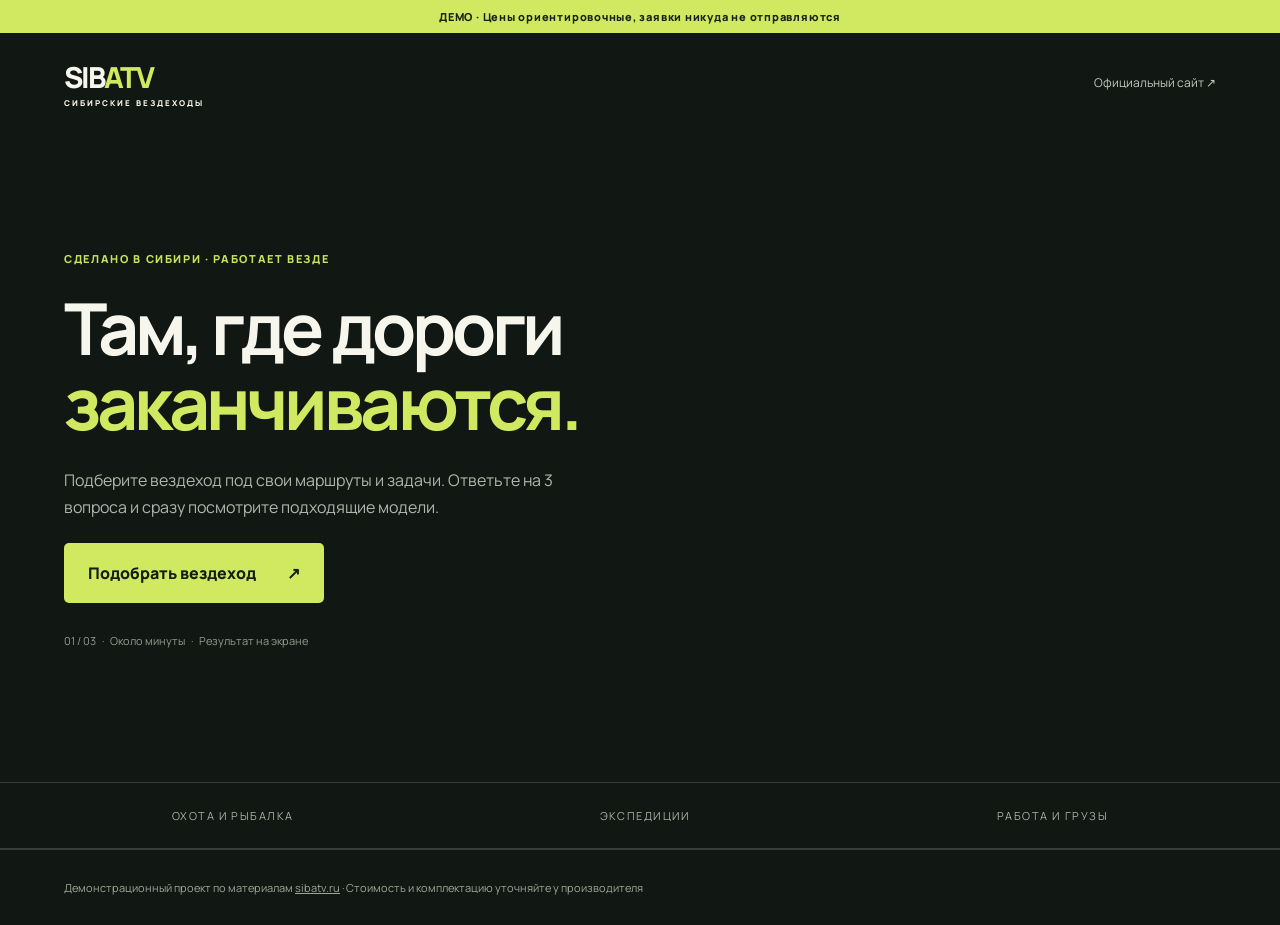
==== index.html @ 194a8f61 "Create SIBATV quiz demo" ====
<!doctype html><html lang="ru"><head><meta charset="utf-8"><meta name="viewport" content="width=device-width,initial-scale=1"><title>Подбор вездехода — SIBATV | демо</title><link rel="stylesheet" href="style.css"></head><body><div class="notice">ДЕМО · Цены ориентировочные, заявки никуда не отправляются</div><header><a href="#" class="logo">SIB<span>ATV</span><small>СИБИРСКИЕ ВЕЗДЕХОДЫ</small></a><a class="header-link" href="https://sibatv.ru" target="_blank" rel="noopener">Официальный сайт ↗</a></header><main id="app"></main><footer>Демонстрационный проект по материалам <a href="https://sibatv.ru">sibatv.ru</a> · Стоимость и комплектацию уточняйте у производителя</footer><script src="app.js"></script></body></html>
---- style.css ----
@import url('https://fonts.googleapis.com/css2?family=Manrope:wght@400;600;700;800&display=swap');*{box-sizing:border-box}body{margin:0;background:#111713;color:#f6f6ed;font-family:Manrope,Arial,sans-serif}button,input{font:inherit}button{cursor:pointer}a{color:inherit}.notice{text-align:center;background:#d1e960;color:#182215;font-size:11px;font-weight:800;letter-spacing:.07em;padding:9px}header{max-width:1400px;margin:auto;padding:24px 5%;display:flex;align-items:center;justify-content:space-between}.logo{text-decoration:none;font-size:29px;font-weight:800;letter-spacing:-2px}.logo span{color:#d1e960}.logo small{display:block;letter-spacing:2px;font-size:8px}.header-link{font-size:12px;text-decoration:none;color:#c4c9bd}.hero{min-height:650px;display:grid;grid-template-columns:1fr 1fr;align-items:center;max-width:1400px;margin:auto;padding:30px 5% 45px;gap:40px}.eyebrow{color:#c9e35e;font-size:11px;font-weight:800;letter-spacing:.15em}.hero h1,.quiz h1,.results h1{font-size:clamp(42px,5.6vw,78px);line-height:1.05;letter-spacing:-.055em;margin:25px 0}.hero h1 em,.results h1 em{font-style:normal;color:#d1e960}.hero p,.quiz p,.results>p{color:#aeb7ab;line-height:1.7;max-width:540px}.primary{border:0;background:#d1e960;color:#151d13;font-weight:800;padding:19px 24px;border-radius:5px}.hero .primary{margin-top:22px;min-width:260px;text-align:left;display:flex;justify-content:space-between}.hero-note{margin-top:30px;color:#929d90;font-size:11px}.hero-image{height:540px;background:linear-gradient(0deg,rgba(17,23,19,.28),transparent),url('https://static.tildacdn.com/tild3837-6137-4437-b034-666432346536/_3.jpg') center/cover;border-radius:4px}.bottomline{border-top:1px solid #344037;border-bottom:1px solid #344037;display:flex;justify-content:space-around;gap:12px;padding:25px;font-size:11px;letter-spacing:.13em;color:#a8b2a5}.quiz,.results{max-width:1200px;margin:55px auto 100px;padding:0 5%}.quiz{max-width:850px}.quiz-top{display:flex;justify-content:space-between;color:#aeb7ab;font-size:12px}.back{background:none;border:0;color:#d8dfd2;padding:0;font-size:13px}.progress{height:3px;background:#37443a;margin:25px 0 70px}.progress i{display:block;height:100%;background:#d1e960}.options{display:grid;grid-template-columns:1fr 1fr;gap:12px;margin-top:40px}.option{background:#1b241d;border:1px solid #3a493c;color:white;padding:25px;text-align:left;border-radius:5px;display:flex;justify-content:space-between}.option:hover{border-color:#d1e960;color:#d1e960}.results>.eyebrow{margin-top:55px}.results h1{font-size:clamp(38px,5vw,64px)}.chips{display:flex;flex-wrap:wrap;gap:8px;margin:30px 0}.chips span{padding:9px 14px;border:1px solid #465647;border-radius:30px;color:#c9d1c3;font-size:12px}.cards{display:grid;grid-template-columns:repeat(3,1fr);gap:18px}.cards article{background:#1b241d;border:1px solid #344037;border-radius:7px;overflow:hidden}.photo{height:220px;position:relative;background:#394439}.photo img{width:100%;height:100%;object-fit:cover}.heart{position:absolute;right:14px;top:14px;border:0;border-radius:50%;width:38px;height:38px;font-size:23px;background:#111b17dd;color:white}.card-body{padding:23px}.card-body h2{font-size:23px;margin:14px 0}.card-body p{color:#aeb7ab;min-height:45px;font-size:13px}.spec{display:flex;gap:24px;border-top:1px solid #39463a;border-bottom:1px solid #39463a;padding:18px 0;font-size:9px;color:#97a594}.spec strong{display:block;color:white;font-size:14px;margin-top:7px}.price{font-size:24px;font-weight:800;margin:20px 0}.actions{display:flex;align-items:center;gap:15px}.actions .primary{padding:13px;font-size:12px}.actions a{font-size:12px}.footnote{font-size:12px}footer{border-top:1px solid #344037;padding:30px 5%;font-size:11px;color:#9ba899}dialog{max-width:480px;width:calc(100% - 32px);background:#1b241d;color:white;border:1px solid #526455;border-radius:8px;padding:35px}dialog::backdrop{background:#000b}dialog p{color:#b3c0b0;line-height:1.6}dialog .close{float:right;background:none;border:0;color:white;font-size:28px}label{display:block;font-size:12px;margin:18px 0}input{display:block;width:100%;padding:14px;margin-top:8px;border-radius:4px;border:1px solid #71806e;background:#fff;color:#111}form .primary{width:100%}@media(max-width:700px){header{padding:18px 5%}.hero{display:flex;flex-direction:column;align-items:stretch;padding-top:45px;gap:30px}.hero-image{height:300px;order:-1}.hero h1{font-size:43px}.hero .primary{width:100%}.bottomline{font-size:8px;padding:18px 8px}.quiz,.results{margin-top:35px}.progress{margin-bottom:50px}.options{grid-template-columns:1fr}.option{padding:20px}.cards{grid-template-columns:1fr}.photo{height:250px}}
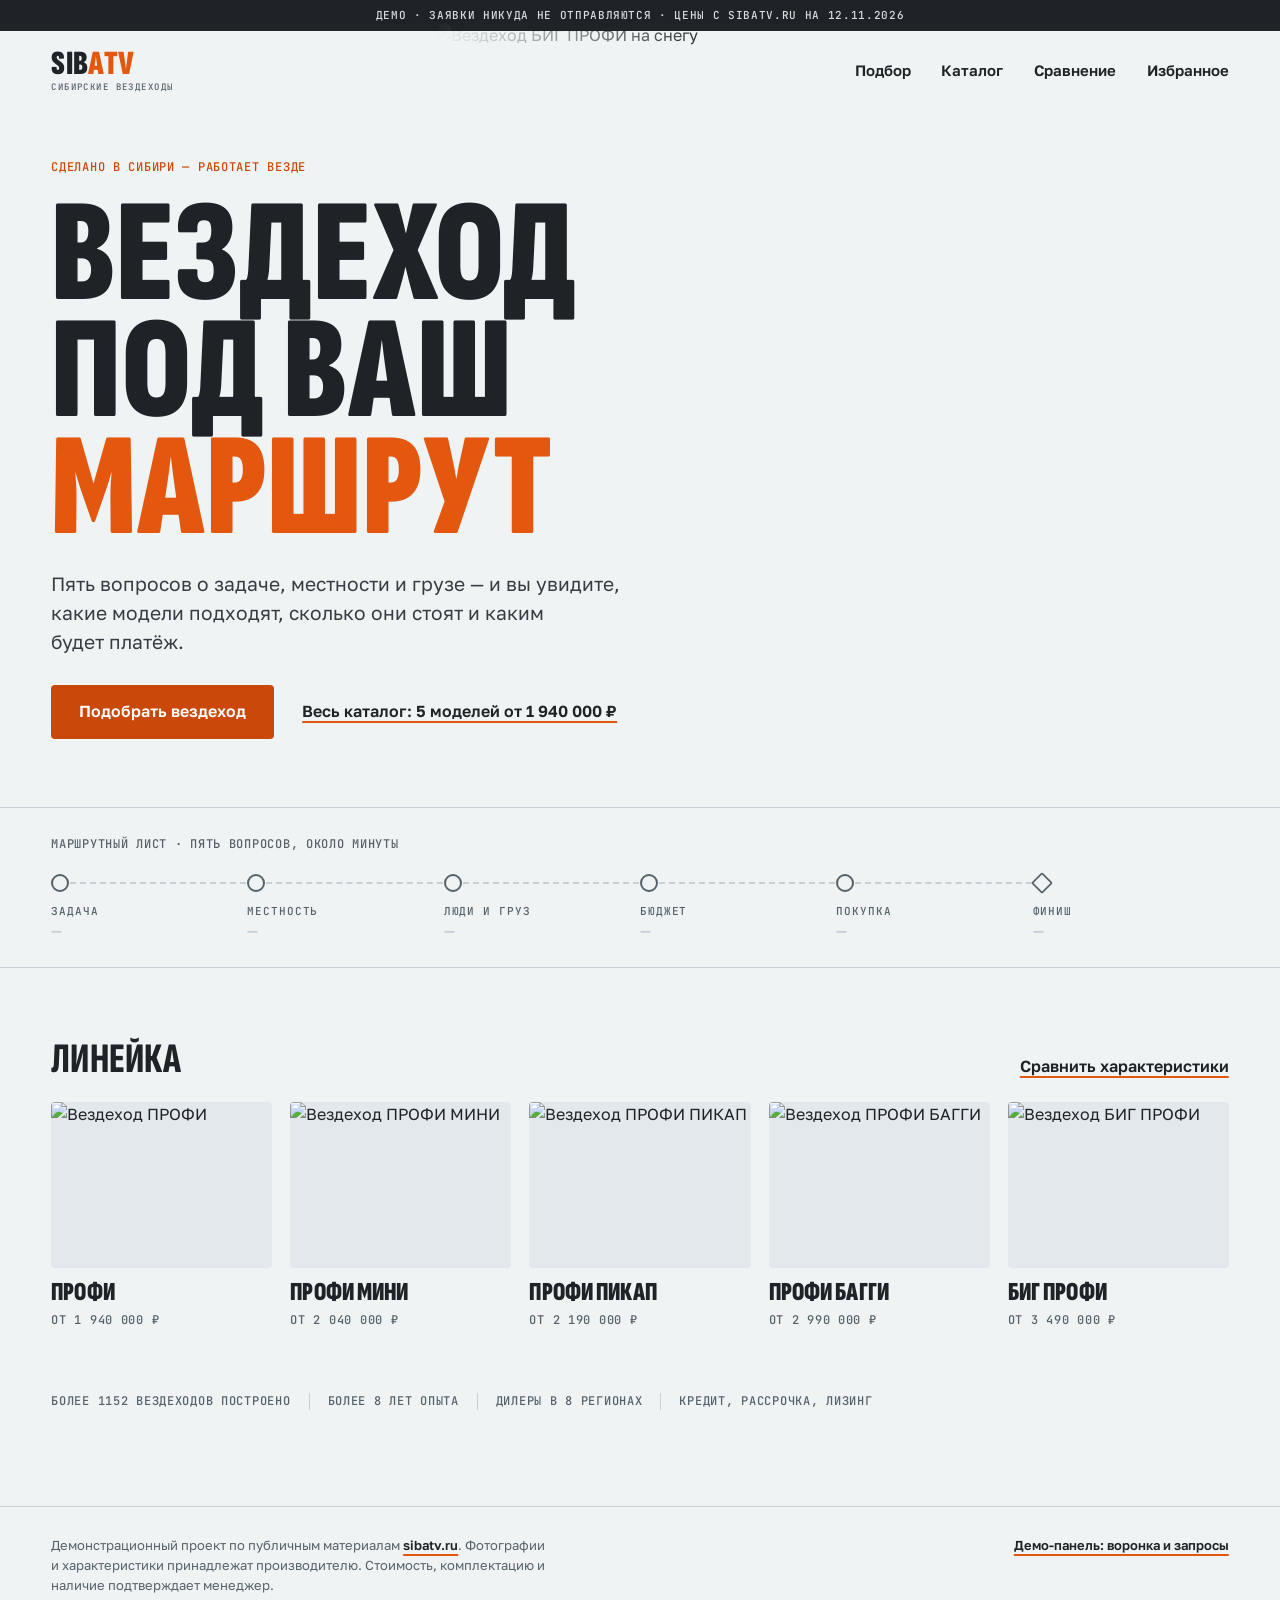
==== commit 67d0924e: "Update SIBATV quiz and catalog demo" ====
--- a/index.html
+++ b/index.html
@@ -1 +1,40 @@
-<!doctype html><html lang="ru"><head><meta charset="utf-8"><meta name="viewport" content="width=device-width,initial-scale=1"><title>Подбор вездехода — SIBATV | демо</title><link rel="stylesheet" href="style.css"></head><body><div class="notice">ДЕМО · Цены ориентировочные, заявки никуда не отправляются</div><header><a href="#" class="logo">SIB<span>ATV</span><small>СИБИРСКИЕ ВЕЗДЕХОДЫ</small></a><a class="header-link" href="https://sibatv.ru" target="_blank" rel="noopener">Официальный сайт ↗</a></header><main id="app"></main><footer>Демонстрационный проект по материалам <a href="https://sibatv.ru">sibatv.ru</a> · Стоимость и комплектацию уточняйте у производителя</footer><script src="app.js"></script></body></html>
+<!doctype html>
+<html lang="ru">
+<head>
+  <meta charset="utf-8">
+  <meta name="viewport" content="width=device-width, initial-scale=1">
+  <title>Подбор вездехода — SIBATV · демо</title>
+  <meta name="description" content="Демо квиза и каталога вездеходов SIBATV: подбор модели под задачу, местность, груз и бюджет.">
+  <meta name="robots" content="noindex">
+  <meta name="theme-color" content="#F0F3F4">
+  <link rel="preconnect" href="https://fonts.googleapis.com">
+  <link rel="preconnect" href="https://fonts.gstatic.com" crossorigin>
+  <link rel="preconnect" href="https://thb.tildacdn.com">
+  <link href="https://fonts.googleapis.com/css2?family=Golos+Text:wght@400;500;600;700&family=JetBrains+Mono:wght@400;500&family=Sofia+Sans+Extra+Condensed:wght@700;800;900&display=swap" rel="stylesheet">
+  <link rel="stylesheet" href="style.css">
+  <link rel="icon" href="data:image/svg+xml,%3Csvg xmlns='http://www.w3.org/2000/svg' viewBox='0 0 32 32'%3E%3Crect width='32' height='32' rx='6' fill='%231F2327'/%3E%3Ccircle cx='16' cy='16' r='8' fill='none' stroke='%23E4570F' stroke-width='4'/%3E%3C/svg%3E">
+</head>
+<body>
+  <a class="skip" href="#app">К содержанию</a>
+  <p class="notice mono">Демо · заявки никуда не отправляются · цены с sibatv.ru на 12.11.2026</p>
+  <header class="top">
+    <a class="logo" href="#/" aria-label="SIBATV — на первый экран">
+      <span class="logo-mark">SIB<b>ATV</b></span>
+      <span class="logo-sub mono">Сибирские вездеходы</span>
+    </a>
+    <nav class="nav" aria-label="Разделы">
+      <a href="#/quiz/1">Подбор</a>
+      <a href="#/catalog">Каталог</a>
+      <a href="#/compare">Сравнение</a>
+      <a href="#/favs" class="nav-fav">Избранное <span id="fav-count" class="mono" hidden></span></a>
+    </nav>
+  </header>
+  <main id="app" tabindex="-1"></main>
+  <footer class="foot">
+    <p>Демонстрационный проект по публичным материалам <a class="link" href="https://sibatv.ru" target="_blank" rel="noopener">sibatv.ru</a>. Фотографии и характеристики принадлежат производителю. Стоимость, комплектацию и наличие подтверждает менеджер.</p>
+    <p><a class="link" href="#/panel">Демо-панель: воронка и запросы</a></p>
+  </footer>
+  <dialog id="request" aria-label="Запрос менеджеру"></dialog>
+  <script type="module" src="app.js"></script>
+</body>
+</html>
--- a/style.css
+++ b/style.css
@@ -1 +1,384 @@
-@import url('https://fonts.googleapis.com/css2?family=Manrope:wght@400;600;700;800&display=swap');*{box-sizing:border-box}body{margin:0;background:#111713;color:#f6f6ed;font-family:Manrope,Arial,sans-serif}button,input{font:inherit}button{cursor:pointer}a{color:inherit}.notice{text-align:center;background:#d1e960;color:#182215;font-size:11px;font-weight:800;letter-spacing:.07em;padding:9px}header{max-width:1400px;margin:auto;padding:24px 5%;display:flex;align-items:center;justify-content:space-between}.logo{text-decoration:none;font-size:29px;font-weight:800;letter-spacing:-2px}.logo span{color:#d1e960}.logo small{display:block;letter-spacing:2px;font-size:8px}.header-link{font-size:12px;text-decoration:none;color:#c4c9bd}.hero{min-height:650px;display:grid;grid-template-columns:1fr 1fr;align-items:center;max-width:1400px;margin:auto;padding:30px 5% 45px;gap:40px}.eyebrow{color:#c9e35e;font-size:11px;font-weight:800;letter-spacing:.15em}.hero h1,.quiz h1,.results h1{font-size:clamp(42px,5.6vw,78px);line-height:1.05;letter-spacing:-.055em;margin:25px 0}.hero h1 em,.results h1 em{font-style:normal;color:#d1e960}.hero p,.quiz p,.results>p{color:#aeb7ab;line-height:1.7;max-width:540px}.primary{border:0;background:#d1e960;color:#151d13;font-weight:800;padding:19px 24px;border-radius:5px}.hero .primary{margin-top:22px;min-width:260px;text-align:left;display:flex;justify-content:space-between}.hero-note{margin-top:30px;color:#929d90;font-size:11px}.hero-image{height:540px;background:linear-gradient(0deg,rgba(17,23,19,.28),transparent),url('https://static.tildacdn.com/tild3837-6137-4437-b034-666432346536/_3.jpg') center/cover;border-radius:4px}.bottomline{border-top:1px solid #344037;border-bottom:1px solid #344037;display:flex;justify-content:space-around;gap:12px;padding:25px;font-size:11px;letter-spacing:.13em;color:#a8b2a5}.quiz,.results{max-width:1200px;margin:55px auto 100px;padding:0 5%}.quiz{max-width:850px}.quiz-top{display:flex;justify-content:space-between;color:#aeb7ab;font-size:12px}.back{background:none;border:0;color:#d8dfd2;padding:0;font-size:13px}.progress{height:3px;background:#37443a;margin:25px 0 70px}.progress i{display:block;height:100%;background:#d1e960}.options{display:grid;grid-template-columns:1fr 1fr;gap:12px;margin-top:40px}.option{background:#1b241d;border:1px solid #3a493c;color:white;padding:25px;text-align:left;border-radius:5px;display:flex;justify-content:space-between}.option:hover{border-color:#d1e960;color:#d1e960}.results>.eyebrow{margin-top:55px}.results h1{font-size:clamp(38px,5vw,64px)}.chips{display:flex;flex-wrap:wrap;gap:8px;margin:30px 0}.chips span{padding:9px 14px;border:1px solid #465647;border-radius:30px;color:#c9d1c3;font-size:12px}.cards{display:grid;grid-template-columns:repeat(3,1fr);gap:18px}.cards article{background:#1b241d;border:1px solid #344037;border-radius:7px;overflow:hidden}.photo{height:220px;position:relative;background:#394439}.photo img{width:100%;height:100%;object-fit:cover}.heart{position:absolute;right:14px;top:14px;border:0;border-radius:50%;width:38px;height:38px;font-size:23px;background:#111b17dd;color:white}.card-body{padding:23px}.card-body h2{font-size:23px;margin:14px 0}.card-body p{color:#aeb7ab;min-height:45px;font-size:13px}.spec{display:flex;gap:24px;border-top:1px solid #39463a;border-bottom:1px solid #39463a;padding:18px 0;font-size:9px;color:#97a594}.spec strong{display:block;color:white;font-size:14px;margin-top:7px}.price{font-size:24px;font-weight:800;margin:20px 0}.actions{display:flex;align-items:center;gap:15px}.actions .primary{padding:13px;font-size:12px}.actions a{font-size:12px}.footnote{font-size:12px}footer{border-top:1px solid #344037;padding:30px 5%;font-size:11px;color:#9ba899}dialog{max-width:480px;width:calc(100% - 32px);background:#1b241d;color:white;border:1px solid #526455;border-radius:8px;padding:35px}dialog::backdrop{background:#000b}dialog p{color:#b3c0b0;line-height:1.6}dialog .close{float:right;background:none;border:0;color:white;font-size:28px}label{display:block;font-size:12px;margin:18px 0}input{display:block;width:100%;padding:14px;margin-top:8px;border-radius:4px;border:1px solid #71806e;background:#fff;color:#111}form .primary{width:100%}@media(max-width:700px){header{padding:18px 5%}.hero{display:flex;flex-direction:column;align-items:stretch;padding-top:45px;gap:30px}.hero-image{height:300px;order:-1}.hero h1{font-size:43px}.hero .primary{width:100%}.bottomline{font-size:8px;padding:18px 8px}.quiz,.results{margin-top:35px}.progress{margin-bottom:50px}.options{grid-template-columns:1fr}.option{padding:20px}.cards{grid-template-columns:1fr}.photo{height:250px}}
+/* Палитра взята из заводских цветов SIBATV: «Заснеженный Пик», «Уральский Гранит»,
+   «Вулкан Камчатки», «Таёжная Глубина». Тема светлая — под снежные фотографии техники. */
+:root {
+  --snow: #F0F3F4;
+  --paper: #FFFFFF;
+  --ice: #E2E8EB;
+  --line: #C6D0D6;
+  --granite: #1F2327;
+  --slate: #56626A;
+  --volcano: #C9480A;
+  --volcano-hi: #E4570F;
+  --volcano-tint: #FFF3EA;
+  --taiga: #33442F;
+  --taiga-tint: #EAF0E6;
+  --alarm: #A3260D;
+  --display: 'Sofia Sans Extra Condensed', 'Arial Narrow', Impact, sans-serif;
+  --body: 'Golos Text', system-ui, -apple-system, 'Segoe UI', sans-serif;
+  --mono: 'JetBrains Mono', ui-monospace, Menlo, monospace;
+  --gutter: clamp(16px, 4vw, 56px);
+  --wide: 1320px;
+}
+
+*, *::before, *::after { box-sizing: border-box; }
+html { -webkit-text-size-adjust: 100%; }
+body { margin: 0; background: var(--snow); color: var(--granite); font: 400 16px/1.55 var(--body); overflow-x: hidden; }
+img { display: block; max-width: 100%; }
+h1, h2, h3, p, ul, ol, dl, dd, fieldset { margin: 0; padding: 0; }
+ul, ol { list-style: none; }
+fieldset { border: 0; min-width: 0; }
+button, input, select { font: inherit; color: inherit; }
+button { cursor: pointer; }
+a { color: inherit; }
+:focus-visible { outline: 3px solid var(--granite); outline-offset: 2px; border-radius: 2px; }
+main:focus { outline: none; }
+h1:focus { outline: none; }
+.sr { position: absolute; width: 1px; height: 1px; overflow: hidden; clip-path: inset(50%); white-space: nowrap; }
+.skip { position: absolute; left: -999px; top: 8px; background: var(--granite); color: var(--snow); padding: 10px 14px; z-index: 20; }
+.skip:focus { left: 8px; }
+
+/* ---------- type ---------- */
+.mono { font: 500 12px/1.4 var(--mono); letter-spacing: .06em; text-transform: uppercase; color: var(--slate); }
+.eyebrow { color: var(--volcano); }
+.display, .display-md, .display-sm, .card-name, .logo-mark, .calc-sum, .lineup-name, .cmp-name { font-family: var(--display); font-weight: 900; text-transform: uppercase; letter-spacing: .005em; }
+.display { font-size: clamp(76px, 11.4vw, 184px); line-height: .8; }
+.display span { display: block; }
+.display .accent { color: var(--volcano-hi); }
+.display-md { font-size: clamp(44px, 6.4vw, 88px); line-height: .9; text-wrap: balance; }
+.display-sm { font-size: clamp(30px, 3.4vw, 42px); line-height: .95; font-weight: 800; }
+.lead { font-size: clamp(17px, 1.5vw, 20px); line-height: 1.5; color: #353C42; max-width: 34em; text-wrap: pretty; }
+.fine { font-size: 13px; line-height: 1.45; color: var(--slate); }
+.link { background: none; border: 0; padding: 0; color: var(--granite); font-weight: 600; text-decoration: underline; text-decoration-color: var(--volcano-hi); text-decoration-thickness: 2px; text-underline-offset: 4px; }
+.link:hover { color: var(--volcano); }
+
+/* ---------- buttons ---------- */
+.btn { display: inline-flex; align-items: center; justify-content: center; gap: 8px; min-height: 44px; padding: 10px 18px; border: 2px solid transparent; border-radius: 4px; font-weight: 600; font-size: 15px; line-height: 1.2; text-decoration: none; text-align: center; transition: background-color .15s, border-color .15s, color .15s; }
+.btn-primary { background: var(--volcano); color: #fff; }
+.btn-primary:hover { background: #A93B06; }
+.btn-ghost { background: transparent; border-color: var(--granite); color: var(--granite); }
+.btn-ghost:hover { background: var(--granite); color: var(--snow); }
+.btn-lg { min-height: 54px; padding: 14px 26px; font-size: 16px; }
+.btn-sm { min-height: 38px; padding: 8px 12px; font-size: 13px; }
+.btn-block { width: 100%; }
+
+/* ---------- shell ---------- */
+.notice { margin: 0; padding: 8px var(--gutter); background: var(--granite); color: #D7DEE2; text-align: center; font-size: 11px; }
+.top { max-width: var(--wide); margin: 0 auto; padding: 18px var(--gutter); display: flex; flex-wrap: wrap; align-items: center; justify-content: space-between; gap: 12px 32px; position: relative; z-index: 3; }
+.logo { text-decoration: none; display: grid; gap: 2px; }
+.logo-mark { font-size: 34px; line-height: .85; letter-spacing: .01em; }
+.logo-mark b { color: var(--volcano-hi); font-weight: 900; }
+.logo-sub { font-size: 9px; letter-spacing: .16em; }
+.nav { display: flex; gap: clamp(14px, 2.4vw, 32px); align-items: center; }
+.nav a { text-decoration: none; font-weight: 600; font-size: 15px; padding: 10px 0; border-bottom: 2px solid transparent; }
+.nav a:hover, .nav a[aria-current] { border-bottom-color: var(--volcano-hi); }
+#fav-count[hidden] { display: none; }
+#fav-count { display: inline-block; min-width: 20px; padding: 1px 6px; margin-left: 2px; border-radius: 10px; background: var(--volcano); color: #fff; text-align: center; font-size: 11px; letter-spacing: 0; }
+main { display: block; min-height: 60vh; }
+main > section, main > p { max-width: var(--wide); margin-inline: auto; padding-inline: var(--gutter); }
+.foot { max-width: var(--wide); margin: 96px auto 0; padding: 28px var(--gutter) 40px; border-top: 1px solid var(--line); display: flex; flex-wrap: wrap; justify-content: space-between; gap: 12px 40px; font-size: 13px; color: var(--slate); }
+.foot p:first-child { max-width: 62ch; }
+
+/* ---------- route sheet: the signature ---------- */
+.route { display: grid; grid-template-columns: repeat(6, minmax(0, 1fr)); counter-reset: wp; }
+.wp { position: relative; padding-top: 30px; }
+.wp::before { content: ''; position: absolute; top: 8px; left: 9px; right: -9px; border-top: 2px dashed var(--line); }
+.wp:last-child::before { display: none; }
+.wp-done::before { border-top: 2px solid var(--taiga); }
+.wp-in { display: grid; gap: 2px; padding-right: 14px; text-decoration: none; }
+a.wp-in:hover .wp-val { text-decoration: underline; text-decoration-color: var(--volcano-hi); text-decoration-thickness: 2px; text-underline-offset: 3px; }
+.wp-dot { position: absolute; top: 0; left: 0; width: 18px; height: 18px; border: 2px solid var(--slate); border-radius: 50%; background: var(--snow); z-index: 1; }
+.wp-done .wp-dot { background: var(--taiga); border-color: var(--taiga); }
+.wp-done .wp-dot::after { content: ''; position: absolute; left: 4px; top: 1px; width: 5px; height: 9px; border: solid #fff; border-width: 0 2px 2px 0; transform: rotate(45deg); }
+.wp-now .wp-dot { border-color: var(--volcano-hi); background: var(--volcano-hi); box-shadow: 0 0 0 5px rgba(228, 87, 15, .2); }
+.wp-finish .wp-dot { border-radius: 2px; transform: rotate(45deg) scale(.86); }
+.wp-finish.wp-done .wp-dot { background: var(--volcano-hi); border-color: var(--volcano-hi); }
+.wp-finish.wp-done .wp-dot::after { display: none; }
+.wp-label { font: 500 11px/1.3 var(--mono); letter-spacing: .08em; text-transform: uppercase; color: var(--slate); }
+.wp-val { font-weight: 600; font-size: 15px; line-height: 1.25; }
+.wp-todo .wp-val { color: var(--line); }
+.wp-now .wp-label { color: var(--volcano); }
+
+/* ---------- start ---------- */
+.hero { position: relative; display: grid; align-items: end; min-height: min(74vh, 720px); padding-top: 24px; padding-bottom: 40px; }
+.hero-photo { position: absolute; top: -90px; right: calc((100vw - min(100vw, var(--wide))) / -2); width: min(66vw, 1100px); bottom: 0; z-index: 0; -webkit-mask-image: linear-gradient(to right, transparent 0, #000 34%), linear-gradient(to bottom, #000 78%, transparent 100%); -webkit-mask-composite: source-in; mask-image: linear-gradient(to right, transparent 0, #000 34%), linear-gradient(to bottom, #000 78%, transparent 100%); mask-composite: intersect; }
+.hero-photo img { width: 100%; height: 100%; object-fit: cover; object-position: 12% 60%; }
+.hero-text { position: relative; z-index: 1; display: grid; gap: 22px; justify-items: start; max-width: 720px; }
+.hero-text .lead { max-width: 30em; }
+.hero-actions { display: flex; flex-wrap: wrap; align-items: center; gap: 16px 28px; margin-top: 6px; }
+.brief { margin-top: 28px; padding-block: 28px; border-block: 1px solid var(--line); display: grid; gap: 22px; }
+.lineup { margin-top: 72px; }
+.section-head { display: flex; flex-wrap: wrap; align-items: baseline; justify-content: space-between; gap: 8px 24px; margin-bottom: 22px; }
+.lineup-list { display: grid; grid-template-columns: repeat(auto-fit, minmax(170px, 1fr)); gap: 18px; }
+.lineup-list a { display: grid; gap: 6px; text-decoration: none; }
+.lineup-list img { width: 100%; aspect-ratio: 4 / 3; object-fit: cover; border-radius: 4px; background: var(--ice); transition: transform .25s; }
+.lineup-list a:hover img { transform: translateY(-3px); }
+.lineup-name { font-size: 26px; line-height: 1; margin-top: 6px; }
+.lineup-list a:hover .lineup-name { color: var(--volcano); }
+main > .facts { margin-top: 64px; display: flex; flex-wrap: wrap; gap: 10px 0; }
+.facts span { padding-right: 18px; margin-right: 18px; border-right: 1px solid var(--line); }
+.facts span:last-child { border: 0; }
+
+/* ---------- quiz ---------- */
+.quiz { position: relative; display: grid; grid-template-columns: 290px minmax(0, 1fr); gap: clamp(32px, 6vw, 96px); padding-top: 40px; padding-bottom: 40px; }
+.quiz::before { content: ''; position: absolute; inset: -120px 0 0 30%; background: url(topo.svg) center / cover no-repeat; opacity: .22; z-index: -1; pointer-events: none; -webkit-mask-image: linear-gradient(to right, transparent, #000 40%); mask-image: linear-gradient(to right, transparent, #000 40%); }
+.quiz-side { display: grid; gap: 22px; align-content: start; position: sticky; top: 24px; align-self: start; }
+.quiz-side .route { grid-template-columns: 1fr; gap: 0; }
+.quiz-side .wp { padding: 0 0 22px 34px; }
+.quiz-side .wp::before { top: 9px; bottom: -9px; left: 8px; right: auto; border-top: 0; border-left: 2px dashed var(--line); }
+.quiz-side .wp-done::before { border-left: 2px solid var(--taiga); }
+.quiz-side .wp-finish { padding-bottom: 0; }
+.quiz-count { padding-top: 16px; border-top: 1px solid var(--line); }
+.quiz-count b { display: block; margin-top: 4px; font: 900 44px/1 var(--display); letter-spacing: .01em; color: var(--granite); }
+.quiz-main { display: grid; gap: 14px; align-content: start; max-width: 760px; }
+.quiz-main .step { color: var(--volcano); }
+.hint { color: var(--slate); font-size: 17px; }
+.options { display: grid; gap: 10px; margin-top: 18px; }
+.option { display: flex; align-items: center; justify-content: space-between; gap: 16px; width: 100%; min-height: 68px; padding: 16px 20px; background: var(--paper); border: 1px solid var(--line); border-radius: 4px; text-align: left; font-size: 18px; font-weight: 500; line-height: 1.3; box-shadow: inset 4px 0 0 transparent; transition: border-color .12s, box-shadow .12s, transform .12s; }
+.option:hover { border-color: var(--granite); box-shadow: inset 4px 0 0 var(--volcano-hi); transform: translateX(2px); }
+.option.is-on { border-color: var(--volcano-hi); background: var(--volcano-tint); box-shadow: inset 4px 0 0 var(--volcano-hi); }
+.option-count { flex: none; font-size: 11px; }
+.quiz-nav { display: flex; justify-content: space-between; margin-top: 20px; }
+
+/* ---------- cards ---------- */
+.cards { display: grid; grid-template-columns: repeat(auto-fill, minmax(300px, 1fr)); gap: 20px; }
+.card, .custom { background: var(--paper); border: 1px solid var(--line); border-radius: 6px; overflow: hidden; display: flex; flex-direction: column; }
+.card-photo { position: relative; background: var(--ice); }
+.card-photo img { width: 100%; aspect-ratio: 3 / 2; object-fit: cover; }
+.card-tag { position: absolute; left: 12px; top: 12px; padding: 5px 9px; background: var(--granite); color: #fff; font: 500 11px/1.3 var(--mono); letter-spacing: .06em; text-transform: uppercase; border-radius: 2px; }
+.card-best .card-tag { background: var(--volcano); }
+.card-tag-near { background: var(--paper); color: var(--alarm); border: 1px solid currentColor; }
+.fav { display: inline-grid; place-items: center; width: 44px; height: 44px; border: 1px solid var(--line); border-radius: 50%; background: var(--paper); color: var(--granite); transition: color .15s, border-color .15s, transform .15s; }
+.fav:hover { border-color: var(--granite); transform: scale(1.06); }
+.fav.is-on { color: var(--volcano-hi); border-color: var(--volcano-hi); }
+.card-photo .fav { position: absolute; right: 10px; top: 10px; }
+.card-body { display: flex; flex-direction: column; gap: 10px; padding: 18px 20px 20px; flex: 1; }
+.card-name { font-size: 40px; line-height: .9; }
+.card-name a { text-decoration: none; }
+.card-name a:hover { color: var(--volcano); }
+.card-tagline { color: var(--slate); font-size: 15px; line-height: 1.4; }
+.fit { display: grid; gap: 6px; margin-block: 4px; font-size: 14px; line-height: 1.35; }
+.fit li { position: relative; padding-left: 24px; }
+.fit li::before { position: absolute; left: 0; top: 1px; width: 16px; height: 16px; border-radius: 50%; display: grid; place-items: center; font: 700 11px/1 var(--mono); }
+.fit-yes::before { content: '✓'; background: var(--taiga-tint); color: var(--taiga); }
+.fit-no { color: var(--alarm); font-weight: 500; }
+.fit-no::before { content: '!'; background: #FBE5DF; color: var(--alarm); }
+.passport { display: grid; gap: 7px; padding-block: 12px; border-block: 1px solid var(--ice); }
+.passport div { display: flex; align-items: baseline; gap: 8px; }
+.passport dt { flex: 1; display: flex; align-items: baseline; gap: 8px; font: 500 11px/1.4 var(--mono); letter-spacing: .06em; text-transform: uppercase; color: var(--slate); white-space: nowrap; }
+.passport dt::after { content: ''; flex: 1; min-width: 12px; border-bottom: 1px dotted var(--line); transform: translateY(-3px); }
+.passport dd { font: 500 13px/1.4 var(--mono); text-align: right; }
+.passport-full dt { flex: 0 1 auto; white-space: normal; }
+.passport-full dt::after { display: none; }
+.passport-full div { justify-content: space-between; padding-bottom: 7px; border-bottom: 1px dotted var(--line); }
+.passport-full div:last-child { border-bottom: 0; padding-bottom: 0; }
+.passport-full dd { max-width: 62%; }
+.card-foot { margin-top: auto; padding-top: 6px; display: grid; gap: 12px; }
+.price { font: 900 34px/1 var(--display); letter-spacing: .01em; white-space: nowrap; }
+.price span { font: 500 12px/1 var(--mono); letter-spacing: .06em; text-transform: uppercase; color: var(--slate); margin-right: 4px; }
+.price-lg { font-size: clamp(44px, 5vw, 64px); }
+.card-actions { display: flex; flex-wrap: wrap; align-items: center; gap: 12px 18px; }
+.card-near .card-photo img { filter: saturate(.75); }
+.custom { padding: 22px; gap: 12px; justify-content: center; background: var(--granite); color: var(--snow); border-color: var(--granite); background-image: url(topo.svg); background-size: 260%; background-position: 70% 30%; background-blend-mode: soft-light; }
+.custom .mono, .custom .price span { color: #AEB9C0; }
+.custom p { color: #D7DEE2; }
+.custom .btn-ghost { border-color: var(--snow); color: var(--snow); align-self: start; }
+.custom .btn-ghost:hover { background: var(--snow); color: var(--granite); }
+
+/* ---------- results ---------- */
+.results, .catalog, .compare, .panel, .model, .empty { padding-top: 36px; }
+.results-head, .page-head { display: grid; gap: 16px; margin-bottom: 32px; }
+.results-head .route { margin-top: 14px; padding-block: 22px; border-block: 1px solid var(--line); }
+.results h2, .panel h2 { margin: 48px 0 18px; }
+.section-note { color: var(--slate); margin: -8px 0 18px; max-width: 70ch; }
+.best .card { flex-direction: row; }
+.best .card-photo { flex: 0 0 56%; }
+.best .card-photo a, .best .card-photo img { height: 100%; }
+.best .card-photo img { aspect-ratio: auto; min-height: 360px; }
+.best .card-body { padding: 28px 30px; gap: 12px; }
+.best .card-name { font-size: clamp(52px, 5.4vw, 76px); }
+.results .cards + .results-cta, .catalog .cards + .results-cta { margin-top: 56px; }
+.results-cta { display: grid; grid-template-columns: minmax(0, 1fr) auto; gap: 24px 48px; align-items: center; padding: 30px; background: var(--ice); border-radius: 6px; }
+.results-cta > div:first-child { display: grid; gap: 10px; max-width: 54ch; }
+.results-cta-actions { display: grid; gap: 12px; justify-items: start; }
+.results-cta h2 { margin: 0; }
+
+/* ---------- catalog ---------- */
+.banner { padding: 14px 18px; background: var(--paper); border: 1px solid var(--line); border-left: 4px solid var(--volcano-hi); border-radius: 4px; margin-bottom: 22px; }
+.toolbar { display: flex; flex-wrap: wrap; align-items: center; justify-content: space-between; gap: 12px 24px; margin-bottom: 22px; }
+.chips { display: flex; flex-wrap: wrap; gap: 8px; }
+.chip { min-height: 40px; padding: 8px 14px; border: 1px solid var(--line); border-radius: 20px; background: var(--paper); font-size: 14px; font-weight: 500; }
+.chip:hover { border-color: var(--granite); }
+.chip.is-on { background: var(--granite); border-color: var(--granite); color: var(--snow); }
+.chip:disabled { opacity: .5; cursor: not-allowed; }
+.sort { display: flex; align-items: center; gap: 10px; }
+select { min-height: 40px; padding: 8px 34px 8px 12px; border: 1px solid var(--line); border-radius: 4px; background: var(--paper) url("data:image/svg+xml,%3Csvg xmlns='http://www.w3.org/2000/svg' width='12' height='8'%3E%3Cpath d='M1 1l5 5 5-5' fill='none' stroke='%231F2327' stroke-width='2'/%3E%3C/svg%3E") right 12px center no-repeat; appearance: none; font: 500 14px/1.2 var(--body); text-transform: none; letter-spacing: 0; color: var(--granite); }
+.catalog .section-note { margin-top: 22px; }
+
+/* ---------- model ---------- */
+.back { margin-bottom: 18px; }
+.model-top { display: grid; grid-template-columns: minmax(0, 1.35fr) minmax(0, 1fr); gap: clamp(24px, 4vw, 56px); align-items: start; }
+.gallery { display: grid; gap: 10px; }
+.gallery-main img { width: 100%; aspect-ratio: 3 / 2; object-fit: cover; border-radius: 6px; background: var(--ice); }
+.gallery-thumbs { display: grid; grid-template-columns: repeat(auto-fill, minmax(84px, 1fr)); gap: 10px; }
+.gallery-thumbs button { padding: 0; border: 2px solid transparent; border-radius: 4px; background: var(--ice); overflow: hidden; }
+.gallery-thumbs button.is-on { border-color: var(--volcano-hi); }
+.gallery-thumbs img { width: 100%; aspect-ratio: 3 / 2; object-fit: cover; }
+.model-info { display: grid; gap: 14px; align-content: start; }
+.why { display: grid; gap: 8px; padding: 16px 18px; background: var(--paper); border: 1px solid var(--line); border-radius: 4px; }
+.model-actions { display: flex; flex-wrap: wrap; align-items: center; gap: 12px; margin-top: 6px; }
+.model-grid { display: grid; grid-template-columns: repeat(3, minmax(0, 1fr)); gap: 20px; margin-top: 56px; align-items: start; }
+.sheet, .calc { background: var(--paper); border: 1px solid var(--line); border-radius: 6px; padding: 24px; display: grid; gap: 16px; align-content: start; }
+.sheet .passport { border: 0; padding: 0; }
+.ticks { display: grid; gap: 8px; font-size: 15px; }
+.ticks li { position: relative; padding-left: 22px; }
+.ticks li::before { content: ''; position: absolute; left: 2px; top: 7px; width: 9px; height: 9px; border-radius: 50%; border: 2px solid var(--volcano-hi); }
+.ticks-muted li { color: var(--slate); }
+.ticks-muted li::before { border-color: var(--taiga); }
+.sub { margin-top: 6px; padding-top: 14px; border-top: 1px solid var(--ice); }
+.calc { border-color: var(--granite); border-width: 2px; }
+.seg { display: grid; grid-template-columns: 1fr 1fr; border: 1px solid var(--granite); border-radius: 4px; overflow: hidden; }
+.seg button { min-height: 44px; padding: 8px 10px; border: 0; background: var(--paper); font-size: 14px; font-weight: 600; line-height: 1.2; }
+.seg button.is-on { background: var(--granite); color: var(--snow); }
+.calc-facts { font-size: 14px; color: var(--slate); }
+.field-range { display: grid; gap: 8px; font-size: 14px; }
+.field-range > span { display: flex; justify-content: space-between; gap: 12px; }
+.field-range output { font: 500 13px/1.5 var(--mono); }
+input[type='range'] { width: 100%; height: 28px; margin: 0; accent-color: var(--volcano-hi); }
+.field-inline { display: flex; align-items: center; justify-content: space-between; gap: 12px; font-size: 14px; }
+.field-inline input { width: 130px; min-height: 42px; padding: 8px 10px; border: 1px solid var(--line); border-radius: 4px; font: 500 14px var(--mono); text-align: right; }
+.calc-out { padding: 16px; background: var(--snow); border-radius: 4px; display: grid; gap: 4px; }
+.calc-sum { font-size: 56px; line-height: 1; }
+.calc-note { font-size: 13px; line-height: 1.4; color: var(--slate); }
+
+/* ---------- compare ---------- */
+.table-wrap { overflow-x: auto; border: 1px solid var(--line); border-radius: 6px; background: var(--paper); }
+.cmp { border-collapse: collapse; width: 100%; min-width: 860px; font-size: 14px; }
+.cmp th, .cmp td { padding: 12px 14px; text-align: left; vertical-align: top; border-bottom: 1px solid var(--ice); }
+.cmp tbody th { position: sticky; left: 0; background: var(--paper); font: 500 11px/1.4 var(--mono); letter-spacing: .06em; text-transform: uppercase; color: var(--slate); width: 150px; z-index: 1; }
+.cmp thead th { position: relative; vertical-align: bottom; }
+.cmp thead th:first-child { position: sticky; left: 0; background: var(--paper); z-index: 1; }
+.cmp thead a { display: grid; gap: 8px; text-decoration: none; }
+.cmp thead img { width: 100%; aspect-ratio: 3 / 2; object-fit: cover; border-radius: 4px; background: var(--ice); }
+.cmp-name { font-size: 28px; line-height: 1; }
+.cmp thead .fav { position: absolute; right: 20px; top: 18px; width: 38px; height: 38px; }
+.cmp td { font: 500 13px/1.45 var(--mono); }
+.cmp tbody tr:first-child td { font: 900 26px/1 var(--display); }
+.cmp tr:last-child th, .cmp tr:last-child td { border-bottom: 0; }
+
+/* ---------- empty / panel ---------- */
+.empty { display: grid; gap: 18px; padding-block: 80px 40px; }
+.funnel { display: grid; gap: 8px; max-width: 760px; }
+.funnel li { display: grid; grid-template-columns: 210px 1fr 32px; gap: 14px; align-items: center; font-size: 14px; }
+.funnel-bar { height: 14px; background: var(--ice); border-radius: 2px; overflow: hidden; }
+.funnel-bar i { display: block; height: 100%; background: var(--taiga); }
+.funnel b { text-align: right; color: var(--granite); }
+.dist { display: grid; grid-template-columns: repeat(auto-fit, minmax(210px, 1fr)); gap: 20px; }
+.dist > div { display: grid; gap: 8px; align-content: start; padding: 16px; background: var(--paper); border: 1px solid var(--line); border-radius: 4px; }
+.dist li { display: flex; justify-content: space-between; gap: 10px; font-size: 14px; padding-block: 3px; }
+.dist b { color: var(--granite); }
+.leads { display: grid; grid-template-columns: repeat(auto-fill, minmax(320px, 1fr)); gap: 16px; }
+.lead-card { background: var(--paper); border: 1px solid var(--line); border-radius: 4px; padding: 16px; }
+.panel .fine { margin-block: 18px; }
+
+/* ---------- dialog ---------- */
+dialog { width: min(540px, calc(100% - 24px)); max-height: calc(100dvh - 24px); padding: 0; border: 0; border-radius: 8px; background: var(--paper); color: var(--granite); overflow: auto; }
+dialog::backdrop { background: rgba(31, 35, 39, .62); }
+dialog form, dialog .done { position: relative; display: grid; gap: 16px; padding: 28px; }
+.dialog-close { position: absolute; right: 12px; top: 10px; width: 44px; height: 44px; border: 0; background: none; font-size: 30px; line-height: 1; color: var(--slate); }
+.dialog-close:hover { color: var(--granite); }
+.req-models { display: flex; flex-wrap: wrap; gap: 6px; }
+.req-models span { padding: 4px 10px; background: var(--granite); color: var(--snow); border-radius: 2px; font: 800 20px/1.1 var(--display); letter-spacing: .02em; text-transform: uppercase; }
+.field { display: grid; gap: 6px; font-size: 14px; font-weight: 500; }
+.field legend { margin-bottom: 8px; font-size: 14px; font-weight: 500; }
+.field input:not([type='radio']), .field select { width: 100%; min-height: 50px; padding: 12px 14px; border: 1px solid var(--line); border-radius: 4px; background-color: var(--paper); font-size: 16px; font-weight: 400; }
+.field input[aria-invalid='true'] { border-color: var(--alarm); }
+.field input::placeholder, .field-inline input::placeholder { color: #8B979E; }
+.err { display: block; min-height: 0; font-style: normal; font-size: 13px; font-weight: 500; color: var(--alarm); }
+.err:empty { display: none; }
+.chip-radio { display: inline-flex; align-items: center; padding: 0; cursor: pointer; }
+.chip-radio input { position: absolute; opacity: 0; }
+.chip-radio span { padding: 8px 14px; border-radius: 20px; }
+.chip-radio:has(input:checked) { background: var(--granite); border-color: var(--granite); color: var(--snow); }
+.chip-radio:has(input:focus-visible) { outline: 3px solid var(--granite); outline-offset: 2px; }
+.swatches { display: flex; flex-wrap: wrap; gap: 10px; }
+.swatches label { position: relative; cursor: pointer; }
+.swatches input { position: absolute; opacity: 0; }
+.swatches span { display: block; width: 38px; height: 38px; border-radius: 50%; border: 1px solid rgba(31, 35, 39, .25); box-shadow: 0 0 0 3px var(--paper); }
+.swatches input:checked + span { box-shadow: 0 0 0 3px var(--paper), 0 0 0 5px var(--volcano-hi); }
+.swatches input:focus-visible + span { box-shadow: 0 0 0 3px var(--paper), 0 0 0 6px var(--granite); }
+.swatches + .fine { margin-top: 10px; }
+.check { display: flex; gap: 10px; align-items: flex-start; font-size: 14px; line-height: 1.4; cursor: pointer; }
+.check input { width: 20px; height: 20px; margin: 0; flex: none; accent-color: var(--volcano); }
+.done .lead-card { border-color: var(--granite); }
+
+/* ---------- motion ---------- */
+@media (prefers-reduced-motion: no-preference) {
+  .display span { animation: rise .7s cubic-bezier(.2, .7, .2, 1) both; }
+  .display span:nth-child(2) { animation-delay: .07s; }
+  .display span:nth-child(3) { animation-delay: .14s; }
+  .results-head .wp-dot { animation: stamp .4s cubic-bezier(.2, .8, .3, 1.4) both; }
+  .results-head .wp:nth-child(2) .wp-dot { animation-delay: .08s; }
+  .results-head .wp:nth-child(3) .wp-dot { animation-delay: .16s; }
+  .results-head .wp:nth-child(4) .wp-dot { animation-delay: .24s; }
+  .results-head .wp:nth-child(5) .wp-dot { animation-delay: .32s; }
+  .results-head .wp:nth-child(6) .wp-dot { animation-delay: .46s; }
+  @keyframes rise { from { opacity: 0; transform: translateY(.22em); } }
+  @keyframes stamp { from { opacity: 0; scale: 2.2; } }
+}
+@media (prefers-reduced-motion: reduce) { * { transition: none !important; } }
+
+/* ---------- narrow screens ---------- */
+@media (max-width: 1020px) {
+  .model-grid { grid-template-columns: 1fr 1fr; }
+  .model-grid .calc { grid-column: 1 / -1; }
+  .best .card { flex-direction: column; }
+  .best .card-photo img { min-height: 0; aspect-ratio: 3 / 2; }
+  .results-cta { grid-template-columns: 1fr; }
+}
+@media (max-width: 760px) {
+  .top { padding-block: 14px 6px; }
+  .nav { width: 100%; justify-content: space-between; gap: 8px; }
+  .nav a { font-size: 14px; }
+  .hero { min-height: 0; padding-top: 0; padding-inline: 0; display: block; }
+  .hero-photo { position: relative; top: 0; right: 0; width: 100%; aspect-ratio: 5 / 4; -webkit-mask-image: linear-gradient(to bottom, #000 62%, transparent 100%); mask-image: linear-gradient(to bottom, #000 62%, transparent 100%); -webkit-mask-composite: source-over; mask-composite: add; }
+  .hero-photo img { object-position: 30% 60%; }
+  .hero-text { padding-inline: var(--gutter); margin-top: -76px; gap: 16px; }
+  .display { font-size: clamp(72px, 25vw, 124px); }
+  .hero-actions .btn { width: 100%; }
+  .route { grid-template-columns: repeat(3, minmax(0, 1fr)); row-gap: 20px; }
+  .wp:nth-child(3)::before { display: none; }
+  .wp-val { font-size: 14px; }
+  .lineup { margin-top: 48px; }
+  .lineup-list { grid-auto-flow: column; grid-auto-columns: 62%; grid-template-columns: none; overflow-x: auto; scroll-snap-type: x mandatory; scroll-padding-inline: var(--gutter); margin-inline: calc(var(--gutter) * -1); padding-inline: var(--gutter); padding-bottom: 8px; scrollbar-width: none; }
+  .lineup-list li { scroll-snap-align: start; }
+  .facts span { border: 0; padding: 0; margin: 0; width: 100%; }
+  .quiz { grid-template-columns: 1fr; gap: 22px; padding-top: 18px; }
+  .quiz::before { inset: 0 0 40% 0; -webkit-mask-image: linear-gradient(to bottom, #000, transparent); mask-image: linear-gradient(to bottom, #000, transparent); }
+  .quiz-side { position: static; gap: 10px; }
+  .quiz-side > .mono:first-child { display: none; }
+  .quiz-side .route { grid-template-columns: repeat(6, 1fr); row-gap: 0; }
+  .quiz-side .wp { padding: 0; height: 18px; }
+  .quiz-side .wp::before { top: 8px; bottom: auto; left: 9px; right: -9px; border-left: 0; border-top: 2px dashed var(--line); display: block; }
+  .quiz-side .wp-done::before { border-left: 0; border-top: 2px solid var(--taiga); }
+  .quiz-side .wp:last-child::before { display: none; }
+  .quiz-side .wp-label, .quiz-side .wp-val { display: none; }
+  .quiz-side .wp-in { position: absolute; inset: -12px 0; }
+  .quiz-count { border: 0; padding: 0; display: flex; align-items: baseline; gap: 8px; }
+  .quiz-count b { display: inline; margin: 0; font: 500 12px/1.4 var(--mono); color: var(--granite); }
+  .option { font-size: 17px; min-height: 62px; padding: 14px 16px; }
+  .option:hover { transform: none; }
+  .cards { grid-template-columns: 1fr; }
+  .best .card-body { padding: 18px 20px 20px; }
+  .results-cta { padding: 22px; }
+  .results-cta-actions .btn { width: 100%; }
+  .results h2, .panel h2 { margin-top: 40px; }
+  .model-top, .model-grid { grid-template-columns: 1fr; }
+  .model-grid { margin-top: 36px; }
+  .model-actions .btn { flex: 1 1 100%; }
+  .sheet, .calc { padding: 20px; }
+  .passport-full dd { max-width: 56%; }
+  .funnel li { grid-template-columns: 140px 1fr 28px; font-size: 13px; }
+  .foot { margin-top: 64px; }
+  dialog { width: 100%; max-width: 100%; margin: auto 0 0; border-radius: 12px 12px 0 0; max-height: 94dvh; }
+  dialog form, dialog .done { padding: 24px 18px 22px; }
+}
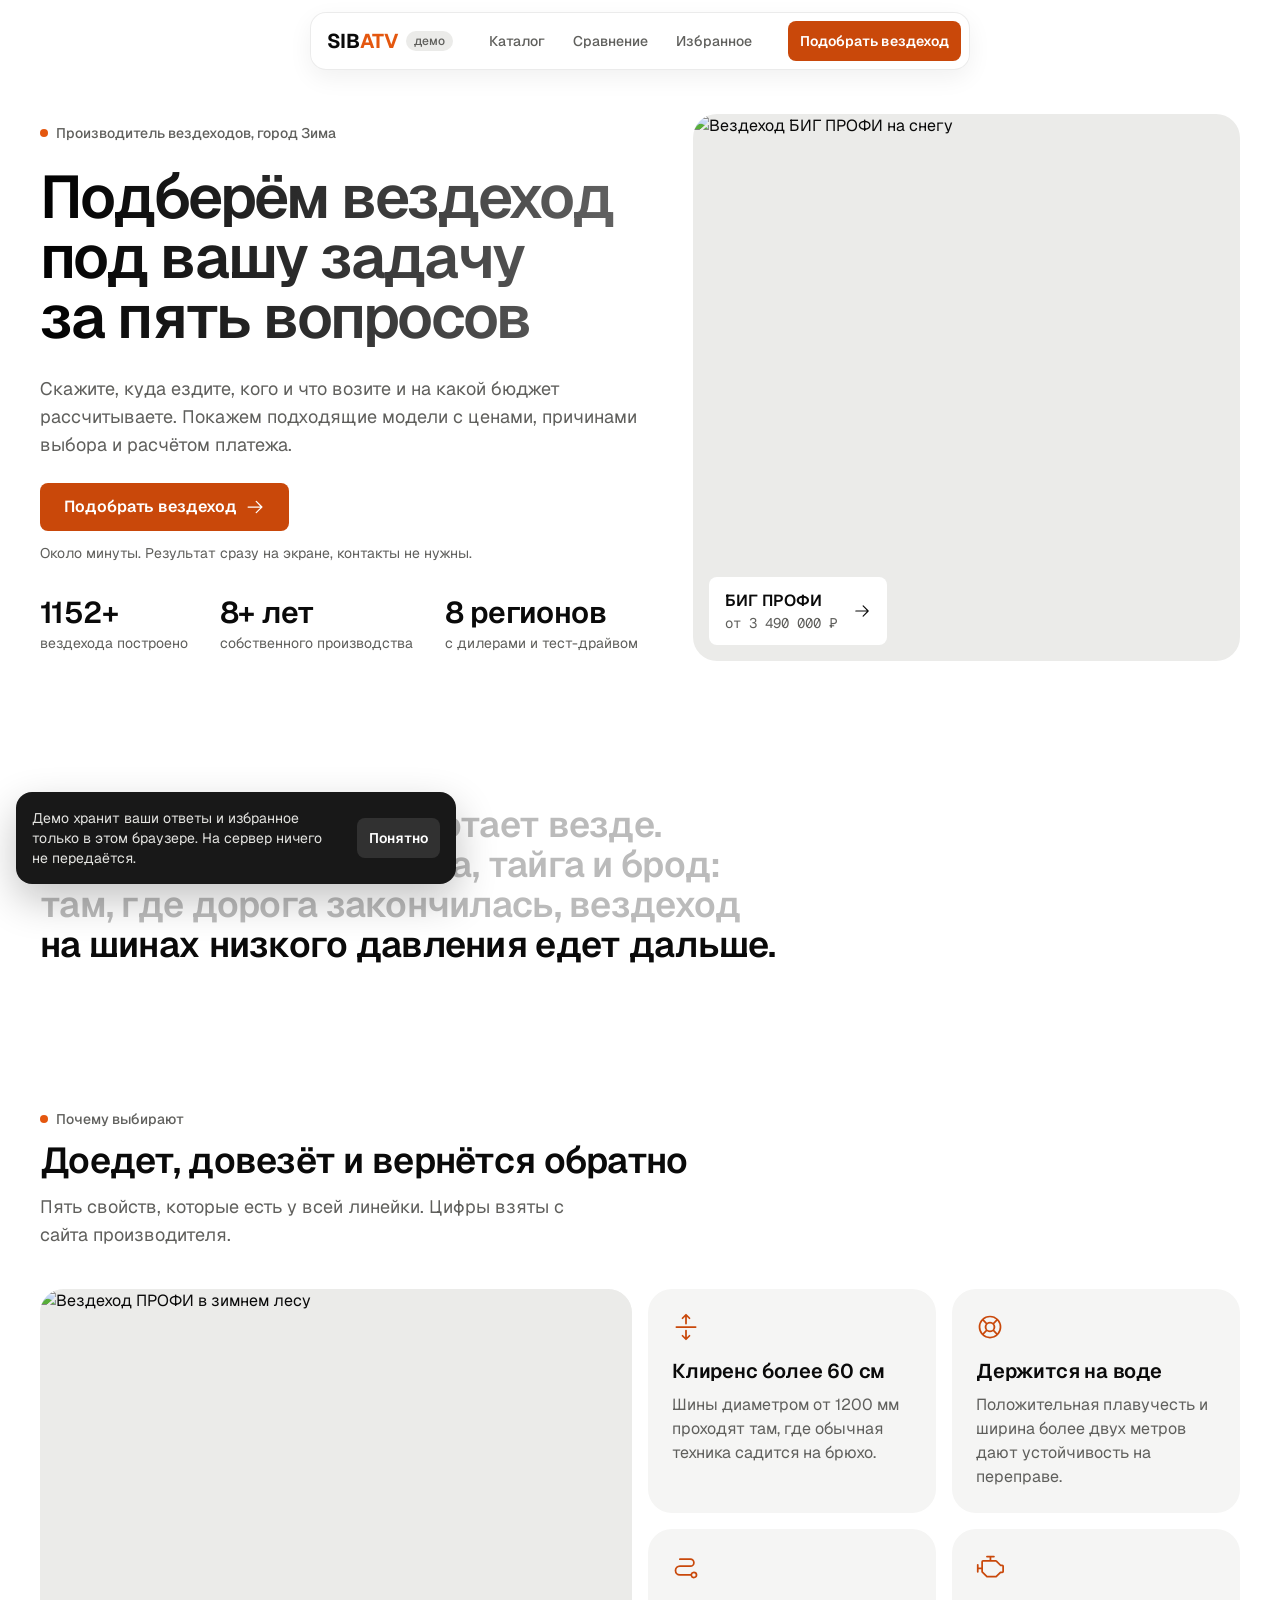
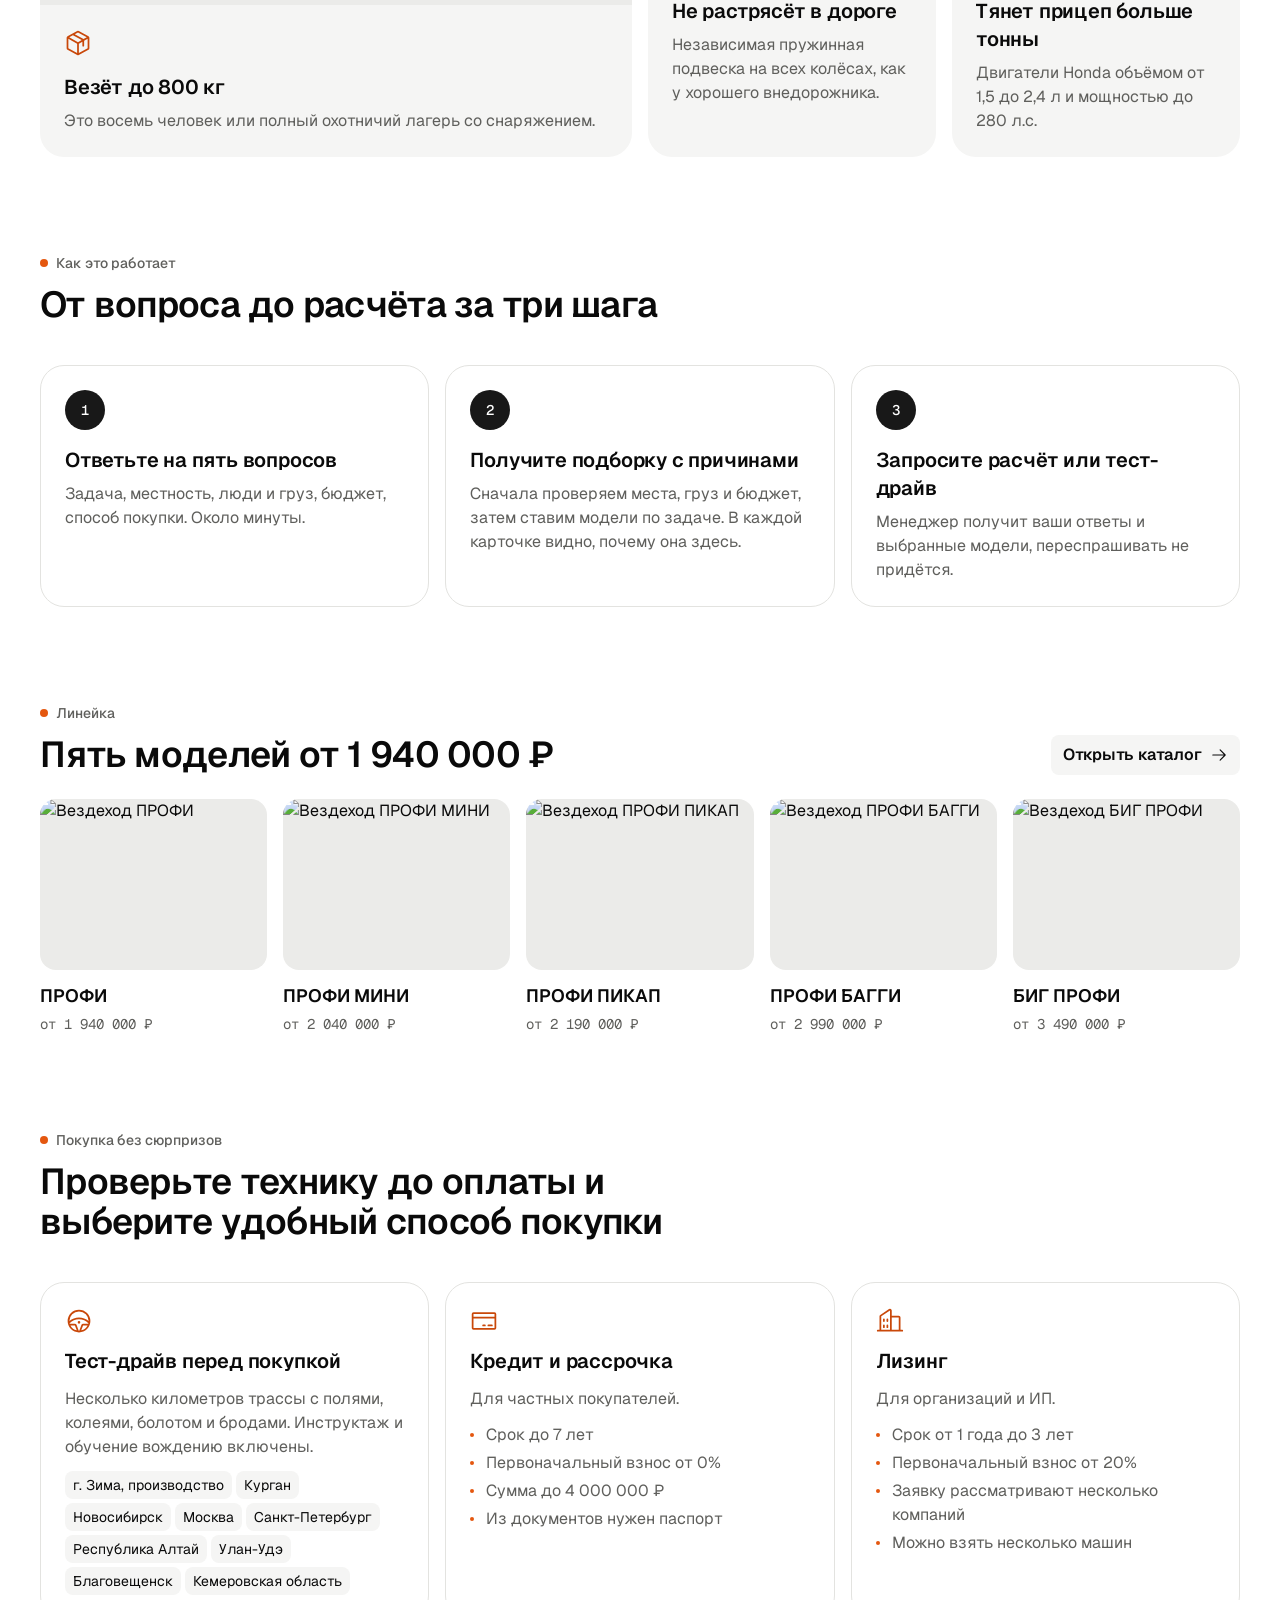
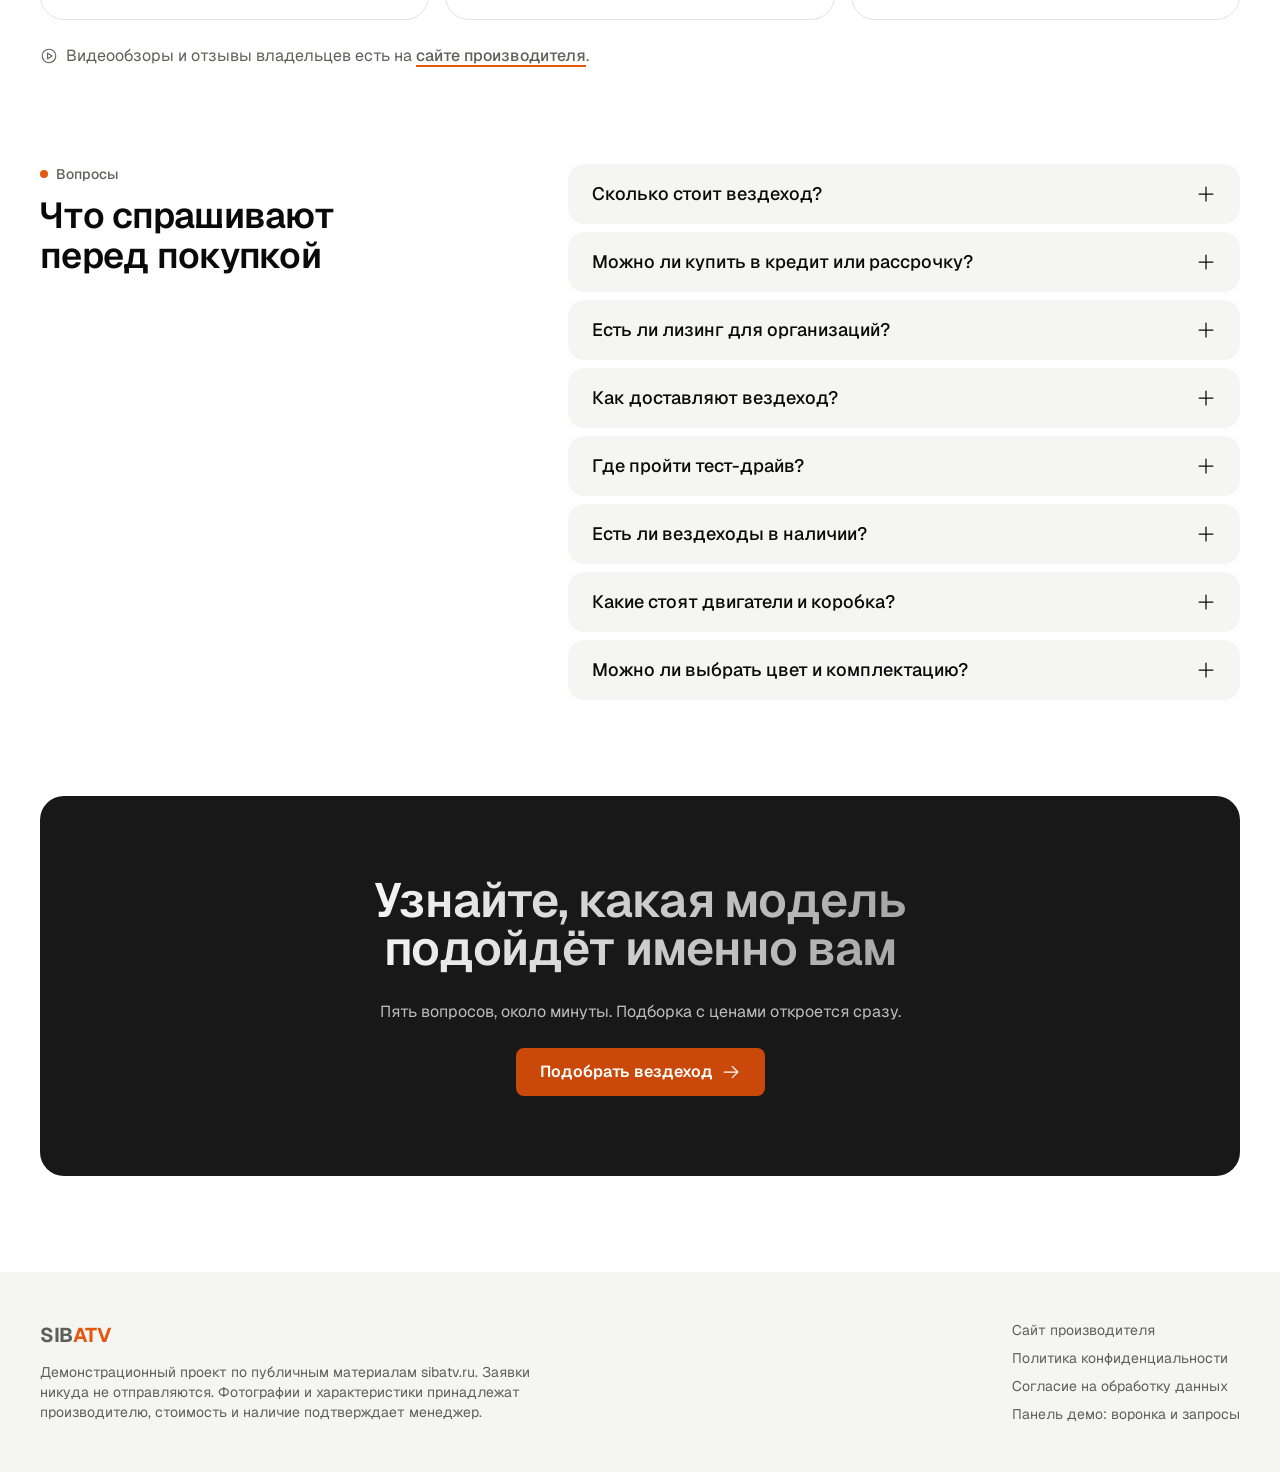
==== commit d8d61e96: "Redesign as an ad landing with modern quiz and catalog Landing sections (proof, benefits, steps, lin" ====
--- a/index.html
+++ b/index.html
@@ -2,39 +2,69 @@
 <html lang="ru">
 <head>
   <meta charset="utf-8">
-  <meta name="viewport" content="width=device-width, initial-scale=1">
-  <title>Подбор вездехода — SIBATV · демо</title>
-  <meta name="description" content="Демо квиза и каталога вездеходов SIBATV: подбор модели под задачу, местность, груз и бюджет.">
+  <meta name="viewport" content="width=device-width, initial-scale=1, viewport-fit=cover">
+  <title>Подбор вездехода SIBATV · демо</title>
+  <meta name="description" content="Ответьте на пять вопросов и получите подходящие модели вездеходов SIBATV с ценами, причинами выбора и расчётом платежа. Демо квиза и каталога.">
   <meta name="robots" content="noindex">
-  <meta name="theme-color" content="#F0F3F4">
+  <meta name="theme-color" content="#FFFFFF">
+  <meta property="og:type" content="website">
+  <meta property="og:title" content="Подберём вездеход под вашу задачу за пять вопросов">
+  <meta property="og:description" content="Квиз и каталог вездеходов SIBATV: модели, цены, сравнение и расчёт платежа.">
+  <meta property="og:image" content="https://thb.tildacdn.com/tild3036-3430-4231-b762-633961303634/-/resize/1200x/SCS03289.jpg">
+  <meta name="twitter:card" content="summary_large_image">
   <link rel="preconnect" href="https://fonts.googleapis.com">
   <link rel="preconnect" href="https://fonts.gstatic.com" crossorigin>
   <link rel="preconnect" href="https://thb.tildacdn.com">
-  <link href="https://fonts.googleapis.com/css2?family=Golos+Text:wght@400;500;600;700&family=JetBrains+Mono:wght@400;500&family=Sofia+Sans+Extra+Condensed:wght@700;800;900&display=swap" rel="stylesheet">
+  <link rel="preload" as="image" href="https://thb.tildacdn.com/tild3036-3430-4231-b762-633961303634/-/resize/960x/SCS03289.jpg" fetchpriority="high">
+  <link href="https://fonts.googleapis.com/css2?family=Geist:wght@400;500;600;700&family=Geist+Mono:wght@400;500&display=swap" rel="stylesheet">
   <link rel="stylesheet" href="style.css">
-  <link rel="icon" href="data:image/svg+xml,%3Csvg xmlns='http://www.w3.org/2000/svg' viewBox='0 0 32 32'%3E%3Crect width='32' height='32' rx='6' fill='%231F2327'/%3E%3Ccircle cx='16' cy='16' r='8' fill='none' stroke='%23E4570F' stroke-width='4'/%3E%3C/svg%3E">
+  <link rel="icon" href="data:image/svg+xml,%3Csvg xmlns='http://www.w3.org/2000/svg' viewBox='0 0 32 32'%3E%3Crect width='32' height='32' rx='8' fill='%23181818'/%3E%3Ccircle cx='16' cy='16' r='7' fill='none' stroke='%23E4570F' stroke-width='5'/%3E%3C/svg%3E">
 </head>
 <body>
   <a class="skip" href="#app">К содержанию</a>
-  <p class="notice mono">Демо · заявки никуда не отправляются · цены с sibatv.ru на 12.11.2026</p>
-  <header class="top">
-    <a class="logo" href="#/" aria-label="SIBATV — на первый экран">
-      <span class="logo-mark">SIB<b>ATV</b></span>
-      <span class="logo-sub mono">Сибирские вездеходы</span>
-    </a>
-    <nav class="nav" aria-label="Разделы">
-      <a href="#/quiz/1">Подбор</a>
+  <header class="nav-wrap">
+    <nav class="nav" aria-label="Основное меню">
+      <a class="logo" href="#/" aria-label="SIBATV, на главную">SIB<b>ATV</b><span class="demo-tag">демо</span></a>
+      <div class="nav-links">
+        <a href="#/catalog">Каталог</a>
+        <a href="#/compare">Сравнение</a>
+        <a href="#/favs">Избранное<span id="fav-count" hidden></span></a>
+      </div>
+      <button class="btn btn-primary btn-sm nav-cta" data-act="start">Подобрать вездеход</button>
+      <button class="burger" data-act="menu" aria-expanded="false" aria-controls="menu" aria-label="Открыть меню"><span></span><span></span></button>
+    </nav>
+  </header>
+  <div class="menu" id="menu" hidden>
+    <nav aria-label="Меню для телефона">
+      <a href="#/">Главная</a>
+      <a href="#/quiz/1">Подбор вездехода</a>
       <a href="#/catalog">Каталог</a>
       <a href="#/compare">Сравнение</a>
-      <a href="#/favs" class="nav-fav">Избранное <span id="fav-count" class="mono" hidden></span></a>
+      <a href="#/favs">Избранное</a>
+      <button class="btn btn-primary btn-lg" data-act="start">Подобрать вездеход</button>
     </nav>
-  </header>
+  </div>
   <main id="app" tabindex="-1"></main>
   <footer class="foot">
-    <p>Демонстрационный проект по публичным материалам <a class="link" href="https://sibatv.ru" target="_blank" rel="noopener">sibatv.ru</a>. Фотографии и характеристики принадлежат производителю. Стоимость, комплектацию и наличие подтверждает менеджер.</p>
-    <p><a class="link" href="#/panel">Демо-панель: воронка и запросы</a></p>
+    <div class="foot-in">
+      <div class="foot-brand">
+        <a class="logo" href="#/">SIB<b>ATV</b></a>
+        <p>Демонстрационный проект по публичным материалам sibatv.ru. Заявки никуда не отправляются. Фотографии и характеристики принадлежат производителю, стоимость и наличие подтверждает менеджер.</p>
+      </div>
+      <ul class="foot-links">
+        <li><a href="https://sibatv.ru" target="_blank" rel="noopener">Сайт производителя</a></li>
+        <li><a href="https://sibatv.ru/policy" target="_blank" rel="noopener">Политика конфиденциальности</a></li>
+        <li><a href="https://sibatv.ru/soglasie" target="_blank" rel="noopener">Согласие на обработку данных</a></li>
+        <li><a href="#/panel">Панель демо: воронка и запросы</a></li>
+      </ul>
+    </div>
   </footer>
+  <div class="note" id="note" hidden>
+    <p>Демо хранит ваши ответы и избранное только в этом браузере. На сервер ничего не передаётся.</p>
+    <button class="btn btn-dark btn-sm" data-act="note-ok">Понятно</button>
+  </div>
   <dialog id="request" aria-label="Запрос менеджеру"></dialog>
+  <noscript><p style="padding:24px;font-family:sans-serif">Для подбора вездехода включите JavaScript или откройте <a href="https://sibatv.ru">sibatv.ru</a>.</p></noscript>
   <script type="module" src="app.js"></script>
 </body>
 </html>
